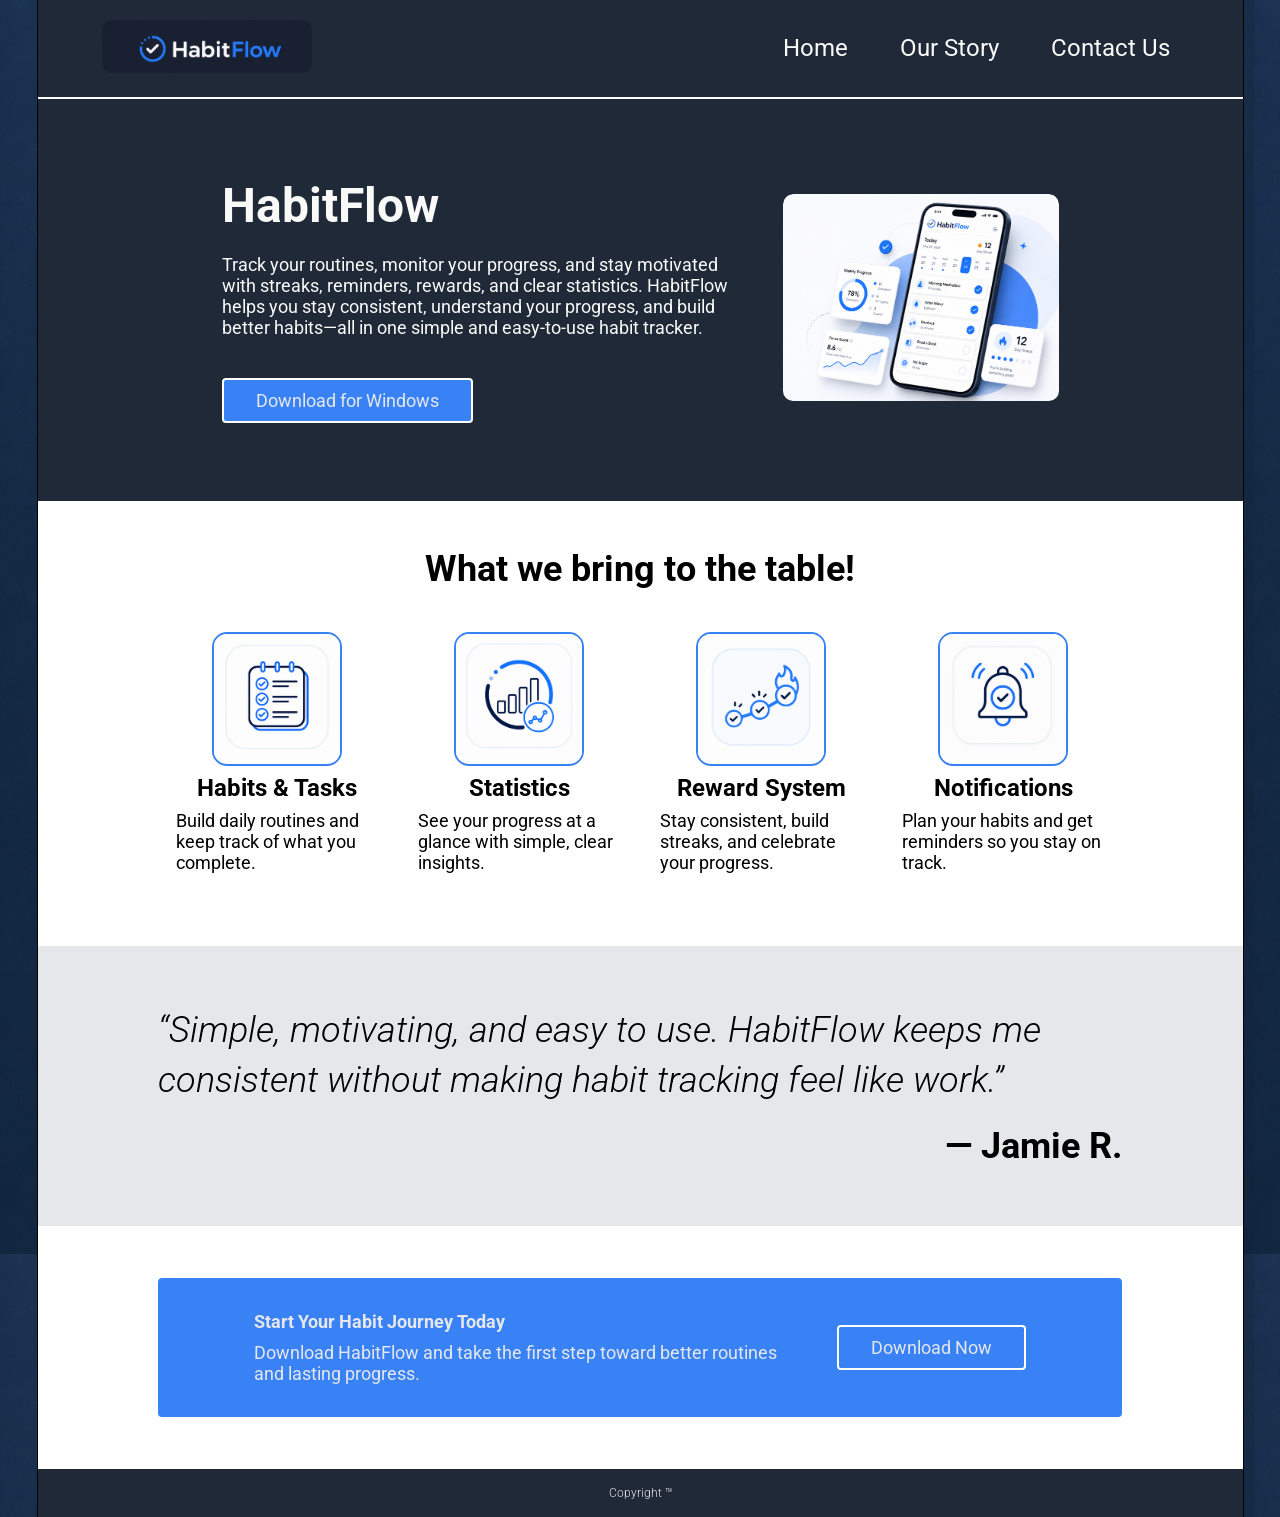
==== index.html @ a6fc5016 "(add) contact page style created a new style sheet for contact page while still staying consistent w" ====
<!doctype html>
<html lang="en">
  <head>
    <meta charset="UTF-8" />
    <meta name="viewport" content="width=device-width, initial-scale=1.0" />

    <link rel="stylesheet" href="./stylesheet.css" />

    <link rel="preconnect" href="https://fonts.googleapis.com" />
    <link rel="preconnect" href="https://fonts.gstatic.com" crossorigin />

    <link
      href="https://fonts.googleapis.com/css2?family=Roboto:wght@300;400;500;700&display=swap"
      rel="stylesheet"
    />

    <title>Homepage</title>
  </head>

  <body>
    <header>
      <nav>
        <div class="nav-content">
          <a href="./index.html">
            <picture>
              <source srcset="./assets/default/logoImage2.webp" />
              <img src="./assets/fallback/logoImage2.png" alt="Brand logo" />
            </picture>
          </a>

          <ul class="nav-content__options">
            <li>
              <a href="./index.html">
                <p>Home</p>
              </a>
            </li>
            <li>
              <a href="./ourStory.html">
                <p>Our Story</p>
              </a>
            </li>
            <li>
              <a href="./contactUs.html">
                <p>Contact Us</p>
              </a>
            </li>
          </ul>
          <input type="checkbox" id="ham-toggle" class="ham-toggle" />

          <label for="ham-toggle" class="ham-btn-mobile">
            <picture>
              <source srcset="./assets/default/hamburgerIcon.webp" />
              <img src="./assets/fallback/hamburgerIcon.png" alt="Menu" />
            </picture>
          </label>
          <div class="ham-btn-mobile__dropdown-container">
            <ul class="ham-btn-mobile__dropdown">
              <li><a href="./index.html">Home</a></li>
              <li><a href="./ourStory.html">Our Story</a></li>
              <li><a href="./contactUs.html">Contact Us</a></li>
            </ul>
          </div>
        </div>
      </nav>
    </header>

    <main>
      <section class="section-hero">
        <article>
          <div class="section-hero__text-container">
            <h1>HabitFlow</h1>
            <p>
              Track your routines, monitor your progress, and stay motivated
              with streaks, reminders, rewards, and clear statistics. HabitFlow
              helps you stay consistent, understand your progress, and build
              better habits—all in one simple and easy-to-use habit tracker.
            </p>
            <button
              id="download-button"
              type="button"
              onclick="alert('Thank you for downloading HabitFlow!')"
            >
              <span>Download for Windows</span>
            </button>
          </div>
          <picture>
            <source srcset="./assets/default/mainProductImage.webp" />
            <img
              src="./assets/fallback/mainProductImage.png"
              alt="picture of the HabitFlow app on a smartphone"
            />
          </picture>
        </article>
      </section>
      <section class="section-features">
        <h2>What we bring to the table!</h2>
        <div class="section-features__content">
          <article>
            <picture>
              <source srcset="./assets/default/featureIconTasks.webp" />
              <img
                src="./assets/fallback/featureIconTasks.png"
                alt="icon of notepad"
              />
            </picture>
            <h3>Habits & Tasks</h3>
            <p>Build daily routines and keep track of what you complete.</p>
          </article>
          <article>
            <picture>
              <source srcset="./assets/default/featureIconStatistics.webp" />
              <img
                src="./assets/fallback/featureIconStatistics.png"
                alt="icon of notepad"
              />
            </picture>
            <h3>Statistics</h3>
            <p>See your progress at a glance with simple, clear insights.</p>
          </article>
          <article>
            <picture>
              <source srcset="./assets/default/featureIconStreak.webp" />
              <img
                src="./assets/fallback/featureIconStreak.png"
                alt="icon of notepad"
              />
            </picture>
            <h3>Reward System</h3>
            <p>Stay consistent, build streaks, and celebrate your progress.</p>
          </article>
          <article>
            <picture>
              <source srcset="./assets/default/featureIconNotifications.webp" />
              <img
                src="./assets/fallback/featureIconNotifications.png"
                alt="icon of notepad"
              />
            </picture>
            <h3>Notifications</h3>
            <p>Plan your habits and get reminders so you stay on track.</p>
          </article>
        </div>
      </section>
      <section class="section-quotes">
        <article>
          <p>
            “Simple, motivating, and easy to use. HabitFlow keeps me consistent
            without making habit tracking feel like work.”
          </p>
          <span>
            <strong>— Jamie R.</strong>
          </span>
        </article>
      </section>
      <section class="section-cta">
        <article>
          <div class="section-cta__text-container">
            <h3>Start Your Habit Journey Today</h3>
            <p>
              Download HabitFlow and take the first step toward better routines
              and lasting progress.
            </p>
          </div>
          <button
            id="download-button"
            type="button"
            onclick="alert('Thank you for downloading HabitFlow!')"
          >
            <span>Download Now</span>
          </button>
        </article>
      </section>
    </main>

    <footer>
      <span>Copyright ™</span>
    </footer>
  </body>
</html>
---- stylesheet.css ----
* {
  margin: 0;
  padding: 0;
}

span,
h1,
h2,
h3,
a {
  white-space: nowrap;
}

/* SM */
@media (max-width: 600px) {
  h1,
  h2,
  h3 {
    white-space: wrap;
  }
}

:root {
  font-family: "Roboto", sans-serif;

  --bgcolor-dark: #1f2937;
  --bgcolor-quote: #e5e7eb;
  --bgcolor-blue: #3882f6;
  --bgcolor-default: white;

  --fontcolor-primary: black;
  --fontcolor-secondary: #e5e7eb;
  --fontcolor-hero: #f9faf8;
  --fontcolor-header: #f9faf8;
  --fontcolor-information: #1f2937;
  --fontcolor-quote: #1f2937;

  --btncolor-blue: #3882f6;
  --btncolor-blue-hover: #2053a5;
  --btncolor-blue-active: #153870;

  --btncolor-blue2: #1f2937;
  --btncolor-blue2-hover: #3a4d68;
  --btncolor-blue2-active: #090c11;

  --fontsize-card-h: 24px;
  --fontsize-card-p: 18px;
  --fontsize-button: 18px;
  --fontsize-footer-small: 12px;
  --fontsize-secondary: 18px;
  --fontsize-header: 24px;
  --fontsize-heading: 36px;
  --fontsize-information: 36px;
  --fontsize-quote: 36px;
  --fontsize-hero: 48px;

  --fontweight-light: 300;
  --fontweight-regular: 400;
  --fontweight-extrabold: 700;

  font-weight: 400;
}

picture {
  overflow: hidden;
}

html {
  background-image: url("./assets/bgpattern2.png");
}

body {
  width: 100%;
  max-width: 1205px;
  min-width: 627px;
  outline: 1px solid black;
  position: relative;
  margin-inline: auto;
}

/* SM */
@media (max-width: 600px) {
  body {
    min-width: 300px;
  }
}

header {
  width: 100%;
  position: sticky;
  top: 0;

  background-color: var(--bgcolor-dark);
}

nav {
  --padding-inline: 5vw;
  width: 100%;

  display: flex;
  justify-content: center;
  align-items: center;

  border-bottom: 2px solid white;
  padding-inline: var(--padding-inline);
  padding-block: 20px;
  position: relative;
  box-sizing: border-box;
}

.nav-content {
  width: 100%;
  height: fit-content;

  display: flex;
  justify-content: space-between;
  align-items: center;
}

.nav-content picture,
.nav-content img {
  max-width: 210px;
  height: auto;
  border-radius: 10px;
}

.nav-content__options {
  display: flex;
  column-gap: 34px;
}

/* SM */
@media (max-width: 600px) {
  .nav-content__options {
    display: none;
  }
}

.nav-content__options li {
  list-style: none;

  width: fit-content;
  height: fit-content;

  border: 1px solid transparent;

  padding-inline: 8px;
  padding-block: 4px;

  border-radius: 6px;
}

.nav-content__options li:hover {
  border: 1px solid white;
  background-color: var(--btncolor-blue2-hover);
}

.nav-content__options li:active {
  border: 1px solid white;
  background-color: var(--btncolor-blue2-active);
}

.nav-content__options li a {
  text-decoration: unset;

  font-size: var(--fontsize-header);
  color: var(--fontcolor-header);
}

/* MOBILE HAMBURGER */

.ham-toggle {
  display: none;
}

.ham-btn-mobile {
  aspect-ratio: 1 / 1;

  width: 60px;
  height: 60px;

  display: none;

  background-color: transparent;

  border: none;

  cursor: pointer;
}

.ham-btn-mobile picture,
.ham-btn-mobile img {
  width: 100%;
  height: 100%;
}

.ham-btn-mobile__dropdown-container {
  position: absolute;

  top: 100%;
  right: 0;

  width: fit-content;

  overflow: hidden;

  pointer-events: none;
}

.ham-btn-mobile__dropdown {
  background-color: var(--bgcolor-blue);

  list-style: none;

  padding-left: 50px;
  padding-right: 45px;
  padding-block: 40px;

  box-sizing: border-box;

  display: flex;
  flex-direction: column;

  gap: 13px;

  transform: translateY(-100%);

  transition: transform 0.4s ease;
}

.ham-btn-mobile__dropdown li a {
  text-decoration: none;
  color: var(--fontcolor-secondary);
  font-size: var(--fontsize-button);
}

@media (max-width: 600px) {
  .ham-btn-mobile {
    display: inline-flex;
  }

  .ham-toggle:checked ~ .ham-btn-mobile__dropdown-container {
    pointer-events: auto;
  }

  .ham-toggle:checked
    ~ .ham-btn-mobile__dropdown-container
    .ham-btn-mobile__dropdown {
    transform: translateY(0);
  }
}

/* MAIN */

main {
  width: 100%;

  --padding-inline: 10%;
}

/* HERO */

.section-hero {
  width: 100%;

  background-color: var(--bgcolor-dark);

  padding-inline: var(--padding-inline);
  padding-block: 78px;

  box-sizing: border-box;
}

.section-hero article {
  width: 100%;

  display: flex;
  justify-content: center;
  align-items: center;

  flex-wrap: wrap;

  gap: 28px;

  color: var(--fontcolor-hero);
}

.section-hero__text-container {
  width: 100%;
  max-width: 533px;

  display: flex;
  flex-direction: column;

  align-items: flex-start;
  justify-content: center;

  row-gap: 20px;
}

.section-hero article picture,
.section-hero article img {
  width: 100%;
  max-width: 276px;
  min-width: 260px;

  height: auto;

  border-radius: 10px;
}

.section-hero__text-container h1 {
  font-size: var(--fontsize-hero);
  font-weight: var(--fontweight-extrabold);
}

.section-hero__text-container p {
  font-size: var(--fontsize-secondary);
  font-weight: var(--fontweight-regular);
  margin-bottom: 20px;
}

/* DOWNLOAD BUTTON */

#download-button {
  appearance: none;

  font: inherit;

  color: var(--fontcolor-secondary);

  background-color: var(--btncolor-blue);

  padding-inline: 32px;
  padding-block: 10px;

  border-radius: 4px;

  border: 2px solid white;
}

#download-button span {
  font-family: "Roboto", sans-serif;
  font-size: var(--fontsize-button);
  color: var(--fontcolor-secondary);
}

#download-button:hover {
  cursor: pointer;

  background-color: var(--btncolor-blue-hover);
}

#download-button:active {
  background-color: var(--btncolor-blue-active);
}

/* FEATURES */

.section-features {
  width: 100%;

  display: flex;
  flex-direction: column;

  justify-content: center;
  align-items: center;

  padding-inline: var(--padding-inline);

  padding-top: 47px;
  padding-bottom: 73px;

  box-sizing: border-box;

  row-gap: 42px;

  background-color: var(--bgcolor-default);
}

.section-features h2 {
  color: var(--fontcolor-primary);

  font-size: var(--fontsize-heading);
}

.section-features__content {
  width: 100%;

  display: flex;

  justify-content: center;
  align-items: center;

  flex-wrap: wrap;

  gap: 40px;
}

.section-features__content article {
  width: 202px;

  display: flex;
  flex-direction: column;

  align-items: center;
  justify-content: center;

  row-gap: 8px;
}

.section-features__content article picture,
.section-features__content article img {
  max-width: 126px;

  height: auto;
}

.section-features__content article picture {
  border-radius: 15px;

  border: 2px solid var(--btncolor-blue);
}

.section-features__content article h3 {
  color: var(--fontcolor-primary);

  font-size: var(--fontsize-card-h);
  font-weight: var(--fontweight-extrabold);
}

.section-features__content article p {
  color: var(--fontcolor-primary);

  font-size: var(--fontsize-card-p);
  font-weight: var(--fontweight-regular);
}

/* QUOTES */

.section-quotes {
  width: 100%;

  display: flex;

  justify-content: center;
  align-items: center;

  background-color: var(--bgcolor-quote);

  padding-block: 59px;
  padding-inline: var(--padding-inline);

  box-sizing: border-box;
}

.section-quotes article {
  width: 100%;

  display: flex;
  flex-direction: column;

  row-gap: 20px;
}

.section-quotes article p {
  font-size: var(--fontsize-quote);
  font-weight: var(--fontweight-light);

  font-style: italic;

  line-height: 140%;
}

.section-quotes article span {
  font-size: var(--fontsize-quote);

  align-self: flex-end;
}

/* CTA */

.section-cta {
  width: 100%;

  display: flex;

  justify-content: center;
  align-items: center;

  padding-inline: var(--padding-inline);
  padding-block: 52px;

  box-sizing: border-box;

  background-color: var(--bgcolor-default);
}

.section-cta article {
  width: 100%;

  display: flex;

  justify-content: space-between;
  align-items: center;

  flex-wrap: wrap;

  row-gap: 20px;

  background-color: var(--bgcolor-blue);

  border-radius: 4px;

  padding-inline: 10%;
  padding-block: 33px;

  box-sizing: border-box;
}

.section-cta__text-container {
  display: flex;
  flex-direction: column;

  row-gap: 10px;

  max-width: 69%;
}

.section-cta__text-container h3,
.section-cta__text-container p {
  color: var(--fontcolor-secondary);
}

.section-cta__text-container h3 {
  font-size: var(--fontsize-secondary);
  font-weight: var(--fontweight-extrabold);
}

.section-cta__text-container p {
  font-size: var(--fontsize-secondary);
  font-weight: var(--fontweight-regular);
}

/* FOOTER */

footer {
  width: 100%;

  padding-inline: var(--padding-inline);
  padding-block: 17px;

  display: flex;

  justify-content: center;
  align-items: center;

  background-color: var(--bgcolor-dark);
}

footer span {
  color: var(--fontcolor-secondary);

  font-size: var(--fontsize-footer-small);
  font-weight: var(--fontweight-light);
}
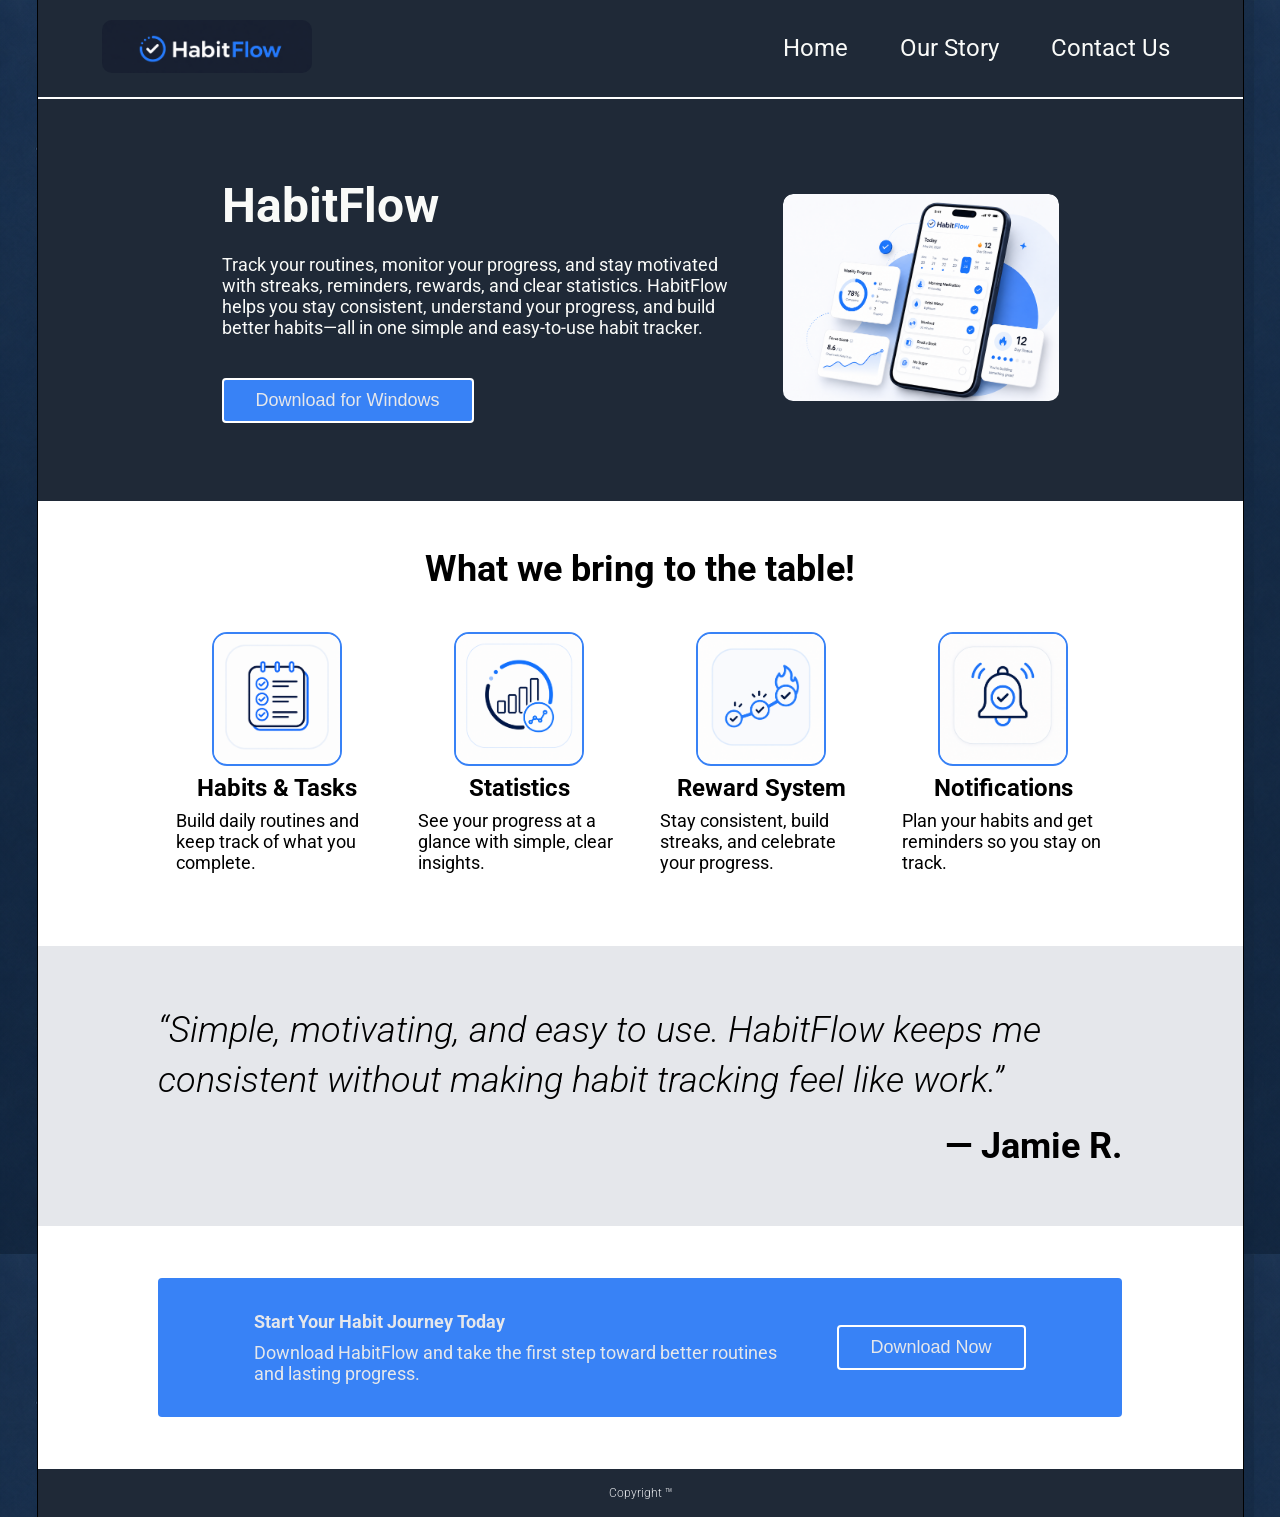
==== commit 1bc023f3: "Merge main into feature/contact-page Merged the font change to Roboto from main" ====
--- a/index.html
+++ b/index.html
@@ -9,8 +9,11 @@
     <link rel="preconnect" href="https://fonts.googleapis.com" />
     <link rel="preconnect" href="https://fonts.gstatic.com" crossorigin />
 
+    <link rel="preconnect" href="https://fonts.googleapis.com" />
+    <link rel="preconnect" href="https://fonts.gstatic.com" crossorigin />
+
     <link
-      href="https://fonts.googleapis.com/css2?family=Roboto:wght@300;400;500;700&display=swap"
+      href="https://fonts.googleapis.com/css2?family=Roboto:wght@400;500;600;700&display=swap"
       rel="stylesheet"
     />
 
--- a/stylesheet.css
+++ b/stylesheet.css
@@ -21,7 +21,8 @@
 }
 
 :root {
-  font-family: "Roboto", sans-serif;
+    font-family: 'Roboto', sans-serif;
+    --fontfamily-button: 'Inter', sans-serif;
 
   --bgcolor-dark: #1f2937;
   --bgcolor-quote: #e5e7eb;
@@ -340,9 +341,9 @@
 }
 
 #download-button span {
-  font-family: "Roboto", sans-serif;
-  font-size: var(--fontsize-button);
-  color: var(--fontcolor-secondary);
+    font-family: var(--fontfamily-button);
+    font-size: var(--fontsize-button);
+    color: var(--fontcolor-secondary);
 }
 
 #download-button:hover {
